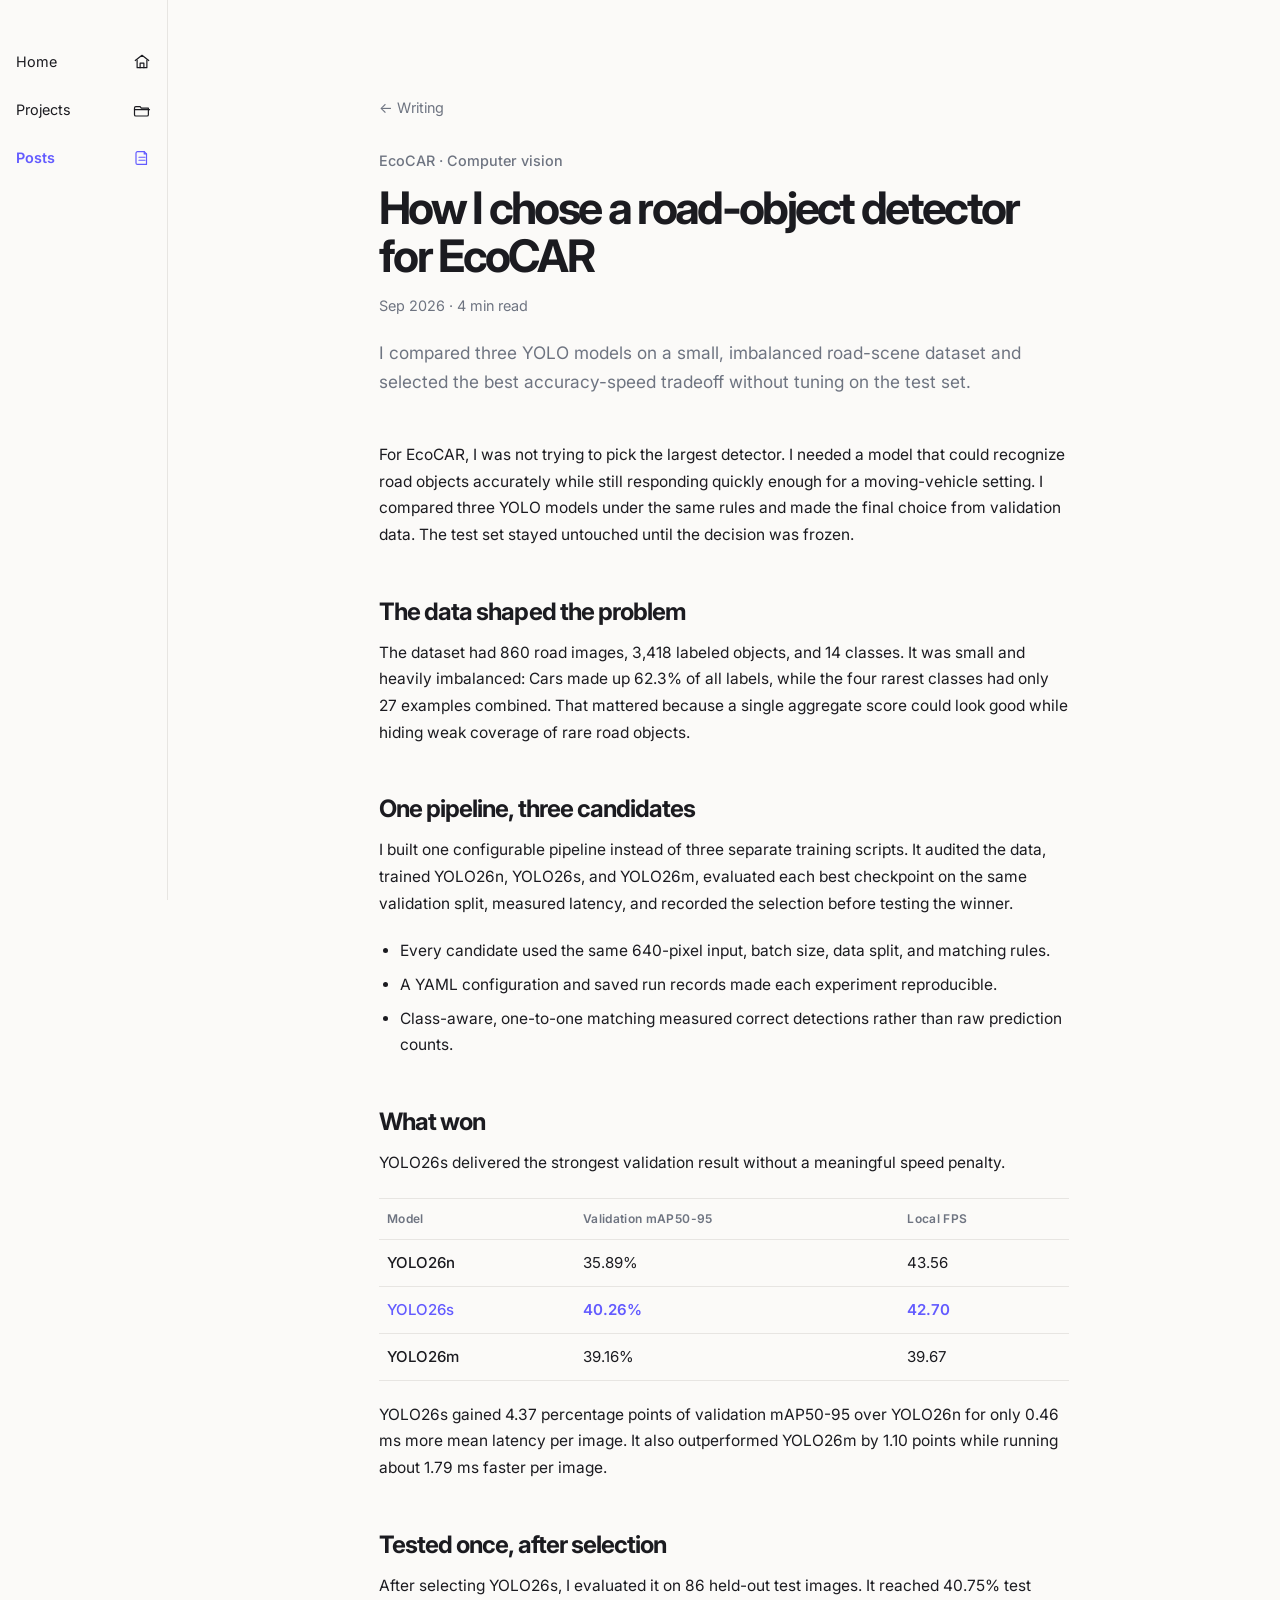
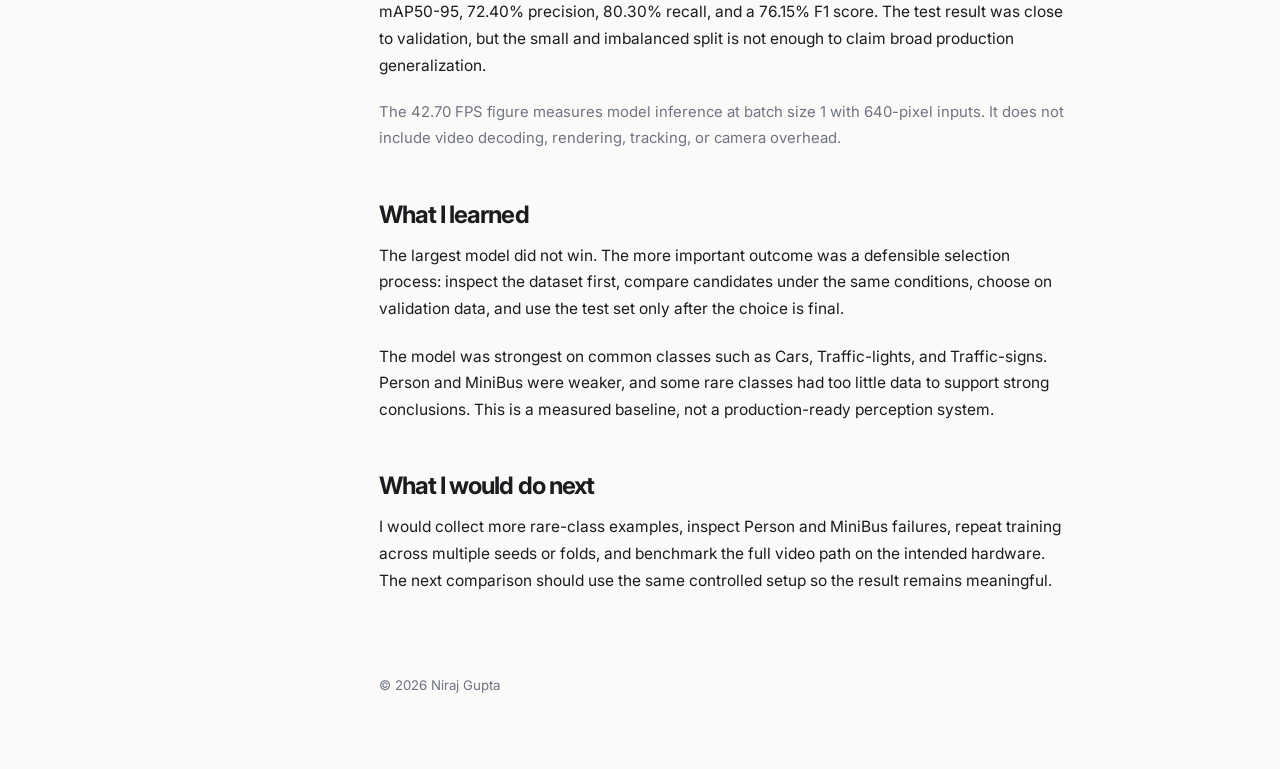
==== ecocar-road-object-detection.html @ ba178df9 "Add EcoCAR case study post" ====
<!DOCTYPE html>
<html lang="en">
  <head>
    <meta charset="UTF-8" />
    <meta name="viewport" content="width=device-width, initial-scale=1" />
    <link rel="icon" href="favicon.svg" type="image/svg+xml" />
    <title>How I chose a road-object detector for EcoCAR · Niraj Gupta</title>
    <meta name="description" content="How Niraj Gupta compared three YOLO models for EcoCAR and selected a road-object detector using validation data." />
    <link rel="canonical" href="https://guptaniraj.com.np/ecocar-road-object-detection.html" />
    <meta property="og:title" content="How I chose a road-object detector for EcoCAR" />
    <meta property="og:description" content="A validation-first comparison of three YOLO models on an imbalanced road-scene dataset." />
    <meta property="og:url" content="https://guptaniraj.com.np/ecocar-road-object-detection.html" />
    <meta property="og:type" content="article" />
    <meta property="article:published_time" content="2026-09-02" />
    <meta name="twitter:card" content="summary" />
    <link rel="preconnect" href="https://fonts.googleapis.com" />
    <link rel="preconnect" href="https://fonts.gstatic.com" crossorigin />
    <link href="https://fonts.googleapis.com/css2?family=Inter:wght@400;500;600;700&display=swap" rel="stylesheet" />
    <link rel="stylesheet" href="site.css" />
  </head>
  <body>
    <a class="skip-link" href="#main-content">Skip to content</a>
    <div class="site-layout">
      <nav class="side-nav" aria-label="Primary navigation">
        <ul>
          <li>
            <a href="index.html">
              <span>Home</span>
              <svg viewBox="0 0 24 24" aria-hidden="true" focusable="false">
                <path d="m3 10 9-7 9 7"></path>
                <path d="M5.5 9.5v10h13v-10"></path>
                <path d="M9.5 19.5v-6h5v6"></path>
              </svg>
            </a>
          </li>
          <li>
            <a href="projects.html">
              <span>Projects</span>
              <svg viewBox="0 0 24 24" aria-hidden="true" focusable="false">
                <path d="M3.5 7.5h6l1.5 2h9.5v8.75A1.75 1.75 0 0 1 18.75 20h-15A1.75 1.75 0 0 1 2 18.25v-9A1.75 1.75 0 0 1 3.75 7.5Z"></path>
                <path d="M2 11.5h20"></path>
              </svg>
            </a>
          </li>
          <li>
            <a href="posts.html" aria-current="page">
              <span>Posts</span>
              <svg viewBox="0 0 24 24" aria-hidden="true" focusable="false">
                <path d="M6 3.5h9l3 3v14H6a2 2 0 0 1-2-2v-13a2 2 0 0 1 2-2Z"></path>
                <path d="M15 3.5v3h3"></path>
                <path d="M8 11h8"></path>
                <path d="M8 15h8"></path>
              </svg>
            </a>
          </li>
        </ul>
      </nav>

      <main class="wrap" id="main-content">
        <article class="post">
          <p class="post-back"><a href="posts.html">← Writing</a></p>
          <header class="post-header">
            <p class="post-kicker">EcoCAR · Computer vision</p>
            <h1>How I chose a road-object detector for EcoCAR</h1>
            <p class="post-meta"><time datetime="2026-09-02">Sep 2026</time> · 4 min read</p>
            <p class="post-dek">I compared three YOLO models on a small, imbalanced road-scene dataset and selected the best accuracy-speed tradeoff without tuning on the test set.</p>
          </header>

          <div class="post-body">
            <p>For EcoCAR, I was not trying to pick the largest detector. I needed a model that could recognize road objects accurately while still responding quickly enough for a moving-vehicle setting. I compared three YOLO models under the same rules and made the final choice from validation data. The test set stayed untouched until the decision was frozen.</p>

            <h2>The data shaped the problem</h2>
            <p>The dataset had 860 road images, 3,418 labeled objects, and 14 classes. It was small and heavily imbalanced: Cars made up 62.3% of all labels, while the four rarest classes had only 27 examples combined. That mattered because a single aggregate score could look good while hiding weak coverage of rare road objects.</p>

            <h2>One pipeline, three candidates</h2>
            <p>I built one configurable pipeline instead of three separate training scripts. It audited the data, trained YOLO26n, YOLO26s, and YOLO26m, evaluated each best checkpoint on the same validation split, measured latency, and recorded the selection before testing the winner.</p>
            <ul>
              <li>Every candidate used the same 640-pixel input, batch size, data split, and matching rules.</li>
              <li>A YAML configuration and saved run records made each experiment reproducible.</li>
              <li>Class-aware, one-to-one matching measured correct detections rather than raw prediction counts.</li>
            </ul>

            <h2>What won</h2>
            <p>YOLO26s delivered the strongest validation result without a meaningful speed penalty.</p>
            <div class="post-table-wrap" role="region" aria-label="Validation comparison" tabindex="0">
              <table class="post-table">
                <thead>
                  <tr>
                    <th scope="col">Model</th>
                    <th scope="col">Validation mAP50-95</th>
                    <th scope="col">Local FPS</th>
                  </tr>
                </thead>
                <tbody>
                  <tr>
                    <th scope="row">YOLO26n</th>
                    <td>35.89%</td>
                    <td>43.56</td>
                  </tr>
                  <tr class="is-selected">
                    <th scope="row">YOLO26s</th>
                    <td>40.26%</td>
                    <td>42.70</td>
                  </tr>
                  <tr>
                    <th scope="row">YOLO26m</th>
                    <td>39.16%</td>
                    <td>39.67</td>
                  </tr>
                </tbody>
              </table>
            </div>
            <p>YOLO26s gained 4.37 percentage points of validation mAP50-95 over YOLO26n for only 0.46 ms more mean latency per image. It also outperformed YOLO26m by 1.10 points while running about 1.79 ms faster per image.</p>

            <h2>Tested once, after selection</h2>
            <p>After selecting YOLO26s, I evaluated it on 86 held-out test images. It reached 40.75% test mAP50-95, 72.40% precision, 80.30% recall, and a 76.15% F1 score. The test result was close to validation, but the small and imbalanced split is not enough to claim broad production generalization.</p>
            <p class="post-note">The 42.70 FPS figure measures model inference at batch size 1 with 640-pixel inputs. It does not include video decoding, rendering, tracking, or camera overhead.</p>

            <h2>What I learned</h2>
            <p>The largest model did not win. The more important outcome was a defensible selection process: inspect the dataset first, compare candidates under the same conditions, choose on validation data, and use the test set only after the choice is final.</p>
            <p>The model was strongest on common classes such as Cars, Traffic-lights, and Traffic-signs. Person and MiniBus were weaker, and some rare classes had too little data to support strong conclusions. This is a measured baseline, not a production-ready perception system.</p>

            <h2>What I would do next</h2>
            <p>I would collect more rare-class examples, inspect Person and MiniBus failures, repeat training across multiple seeds or folds, and benchmark the full video path on the intended hardware. The next comparison should use the same controlled setup so the result remains meaningful.</p>
          </div>
        </article>
        <footer class="site-footer">© 2026 Niraj Gupta</footer>
      </main>
    </div>
  </body>
</html>
---- site.css ----
:root {
  --page: #fbfaf8;
  --ink: #1b1b20;
  --muted: #6e7481;
  --accent: #635bff;
  --max-width: 690px;
}

* {
  box-sizing: border-box;
}

html {
  color-scheme: light;
  scroll-behavior: smooth;
}

body {
  margin: 0;
  color: var(--ink);
  background: var(--page);
  font-family: Inter, ui-sans-serif, -apple-system, BlinkMacSystemFont, "Segoe UI", sans-serif;
  font-size: 15.5px;
  line-height: 1.72;
  text-rendering: optimizeLegibility;
}

a {
  color: inherit;
  text-decoration-line: underline;
  text-decoration-color: #b9b7b5;
  text-decoration-style: dotted;
  text-decoration-thickness: 1px;
  text-underline-offset: 4px;
}

a:hover {
  color: var(--accent);
  text-decoration-color: currentColor;
}

a:focus-visible {
  outline: 2px solid var(--accent);
  outline-offset: 3px;
}

.skip-link {
  position: fixed;
  z-index: 20;
  top: 12px;
  left: 12px;
  padding: 8px 11px;
  color: var(--page);
  background: var(--ink);
  transform: translateY(-170%);
  transition: transform 160ms ease;
}

.skip-link:focus {
  transform: translateY(0);
}

.site-layout {
  display: grid;
  min-height: 100svh;
  grid-template-columns: 168px minmax(0, 1fr);
}

.side-nav {
  position: sticky;
  top: 0;
  align-self: start;
  block-size: 100svh;
  padding: 40px 16px;
  border-inline-end: 1px solid #e7e5e2;
}

.side-nav ul {
  padding: 0;
  margin: 0;
  list-style: none;
}

.side-nav li + li {
  margin-top: 4px;
}

.side-nav a {
  display: flex;
  align-items: center;
  justify-content: space-between;
  gap: 10px;
  min-block-size: 44px;
  color: var(--ink);
  font-size: 0.9rem;
  text-decoration: none;
}

.side-nav a:hover {
  color: var(--accent);
}

.side-nav a[aria-current="page"] {
  color: var(--accent);
  font-weight: 600;
}

.side-nav svg {
  inline-size: 18px;
  block-size: 18px;
  flex: 0 0 auto;
  fill: none;
  stroke: currentColor;
  stroke-linecap: round;
  stroke-linejoin: round;
  stroke-width: 1.6;
}

.wrap {
  width: min(calc(100% - 72px), var(--max-width));
  margin: 0 auto;
  padding: clamp(62px, 10vw, 96px) 0 72px;
}

h1,
h2,
h3,
p,
ul {
  margin-top: 0;
}

.hero {
  margin-bottom: 50px;
  scroll-margin-top: 24px;
}

.eyebrow {
  margin-bottom: 8px;
  color: var(--muted);
  font-size: 0.92rem;
  font-weight: 500;
}

h1 {
  margin-bottom: 17px;
  font-size: clamp(2.2rem, 5.4vw, 3rem);
  font-weight: 700;
  letter-spacing: -0.06em;
  line-height: 1.08;
}

h1 span {
  background: linear-gradient(90deg, #765dff, #356aff);
  -webkit-background-clip: text;
  background-clip: text;
  color: transparent;
}

.hero-copy {
  margin-bottom: 20px;
  font-size: 1.05rem;
  line-height: 1.65;
}

.external-links {
  display: flex;
  flex-wrap: wrap;
  gap: 7px 15px;
  color: var(--muted);
  font-size: 0.91rem;
}

.quick-list,
.work-list {
  padding-left: 20px;
}

.quick-list {
  margin: 0;
  color: #36373c;
}

.quick-list > li,
.work-list > li {
  padding-left: 2px;
}

.quick-list li + li {
  margin-top: 9px;
}

.quick-list li::marker,
.work-list li::marker {
  color: var(--muted);
}

.section {
  margin-top: 68px;
  scroll-margin-top: 24px;
}

h2 {
  margin-bottom: 18px;
  color: var(--muted);
  font-size: 0.78rem;
  font-weight: 600;
  letter-spacing: 0.075em;
  text-transform: uppercase;
}

.work-list {
  margin-bottom: 0;
}

.work-list > li + li {
  margin-top: 24px;
}

h3 {
  margin-bottom: 5px;
  font-size: 0.98rem;
  font-weight: 600;
  letter-spacing: -0.015em;
  line-height: 1.5;
}

h3 span {
  color: var(--muted);
  font-weight: 400;
}

.work-list p {
  margin-bottom: 0;
}

.detail-list {
  margin: 7px 0 0;
  padding-left: 19px;
}

.detail-list li {
  padding-left: 2px;
}

.detail-list li + li {
  margin-top: 5px;
}

.detail-list li::marker {
  color: var(--muted);
}

.tools {
  margin-top: 8px !important;
  color: var(--muted);
  font-size: 0.9rem;
}

.compact-section p {
  margin-bottom: 12px;
}

.compact-section p:last-child {
  margin-bottom: 0;
}

.site-footer {
  margin-top: 80px;
  color: var(--muted);
  font-size: 0.83rem;
}

.page-label {
  margin-bottom: 26px;
  color: var(--muted);
  font-size: 0.78rem;
  font-weight: 600;
  letter-spacing: 0.075em;
  line-height: 1.2;
  text-transform: uppercase;
}

.writing-header {
  margin-bottom: 52px;
}

.writing-header h1 {
  margin-bottom: 8px;
}

.writing-header p {
  margin-bottom: 0;
  color: var(--muted);
}

.post-index {
  padding: 0;
  margin: 0;
  list-style: none;
}

.post-index a {
  display: grid;
  grid-template-columns: minmax(0, 1fr) auto;
  gap: 20px;
  align-items: baseline;
  padding: 7px 0;
  color: inherit;
  text-decoration: none;
}

.post-index-title {
  font-weight: 500;
  letter-spacing: -0.015em;
}

.post-index time {
  color: var(--muted);
  font-size: 0.9rem;
  white-space: nowrap;
}

.post-index a:hover .post-index-title,
.post-index a:hover time {
  color: var(--accent);
}

.post-back {
  margin-bottom: 28px;
  color: var(--muted);
  font-size: 0.9rem;
}

.post-back a {
  text-decoration: none;
}

.post-header {
  margin-bottom: 46px;
}

.post-kicker,
.post-meta {
  color: var(--muted);
  font-size: 0.9rem;
}

.post-kicker {
  margin-bottom: 10px;
  font-weight: 500;
}

.post-header h1 {
  margin-bottom: 14px;
  font-size: clamp(2.2rem, 5vw, 2.8rem);
}

.post-meta {
  margin-bottom: 20px;
}

.post-dek {
  margin-bottom: 0;
  color: var(--muted);
  font-size: 1.08rem;
  line-height: 1.65;
}

.post-body > p,
.post-body > ul,
.post-table-wrap {
  margin-bottom: 21px;
}

.post-body h2 {
  margin: 48px 0 13px;
  color: var(--ink);
  font-size: 1.5rem;
  font-weight: 700;
  letter-spacing: -0.04em;
  line-height: 1.25;
  text-transform: none;
}

.post-body ul {
  padding-left: 21px;
}

.post-body li + li {
  margin-top: 7px;
}

.post-note {
  color: var(--muted);
  font-size: 0.93rem;
}

.post-table-wrap {
  overflow-x: auto;
}

.post-table {
  width: 100%;
  border-collapse: collapse;
  font-size: 0.94rem;
}

.post-table th,
.post-table td {
  padding: 10px 8px;
  border-bottom: 1px solid #e7e5e2;
  text-align: left;
  white-space: nowrap;
}

.post-table thead th {
  border-top: 1px solid #e7e5e2;
  color: var(--muted);
  font-size: 0.75rem;
  font-weight: 600;
  letter-spacing: 0.03em;
}

.post-table tbody th {
  font-weight: 500;
}

.post-table .is-selected {
  color: var(--accent);
  font-weight: 600;
}

.project-index {
  padding: 0;
  margin: 0;
  list-style: none;
  border-top: 1px solid #e7e5e2;
}

.project-index > li {
  border-bottom: 1px solid #e7e5e2;
}

.project-index a {
  display: grid;
  grid-template-columns: minmax(0, 1fr) auto;
  gap: 20px;
  padding: 15px 0;
  color: inherit;
  text-decoration: none;
}

.project-summary {
  min-width: 0;
  color: var(--muted);
}

.project-name {
  color: var(--ink);
  font-weight: 600;
  letter-spacing: -0.015em;
}

.project-repo {
  padding-top: 2px;
  color: var(--muted);
  font-size: 0.8rem;
  white-space: nowrap;
}

.project-index a:hover .project-name,
.project-index a:hover .project-repo {
  color: var(--accent);
}

@media (max-width: 720px) {
  .site-layout {
    display: block;
  }

  .side-nav {
    position: sticky;
    z-index: 10;
    inline-size: 100%;
    block-size: auto;
    padding: 0 16px;
    border-right: 0;
    border-bottom: 1px solid #e7e5e2;
    background: rgba(251, 250, 248, 0.94);
    backdrop-filter: blur(10px);
  }

  .side-nav ul {
    display: grid;
    grid-template-columns: repeat(3, minmax(0, 1fr));
    max-inline-size: 480px;
    margin-inline: auto;
  }

  .side-nav li + li {
    margin-top: 0;
  }

  .side-nav a {
    justify-content: center;
    gap: 7px;
    min-block-size: 52px;
    font-size: 0.84rem;
  }

  .side-nav svg {
    inline-size: 16px;
    block-size: 16px;
  }

  .project-index a {
    grid-template-columns: 1fr;
    gap: 3px;
  }

  .post-index a {
    grid-template-columns: 1fr;
    gap: 2px;
    padding: 9px 0;
  }

  .project-repo {
    padding-top: 0;
  }
}

@media (max-width: 560px) {
  body {
    font-size: 15px;
  }

  .wrap {
    width: min(calc(100% - 32px), var(--max-width));
    padding-top: 52px;
  }

  h1 {
    font-size: clamp(2.05rem, 10vw, 2.65rem);
  }

  .section {
    margin-top: 54px;
  }
}
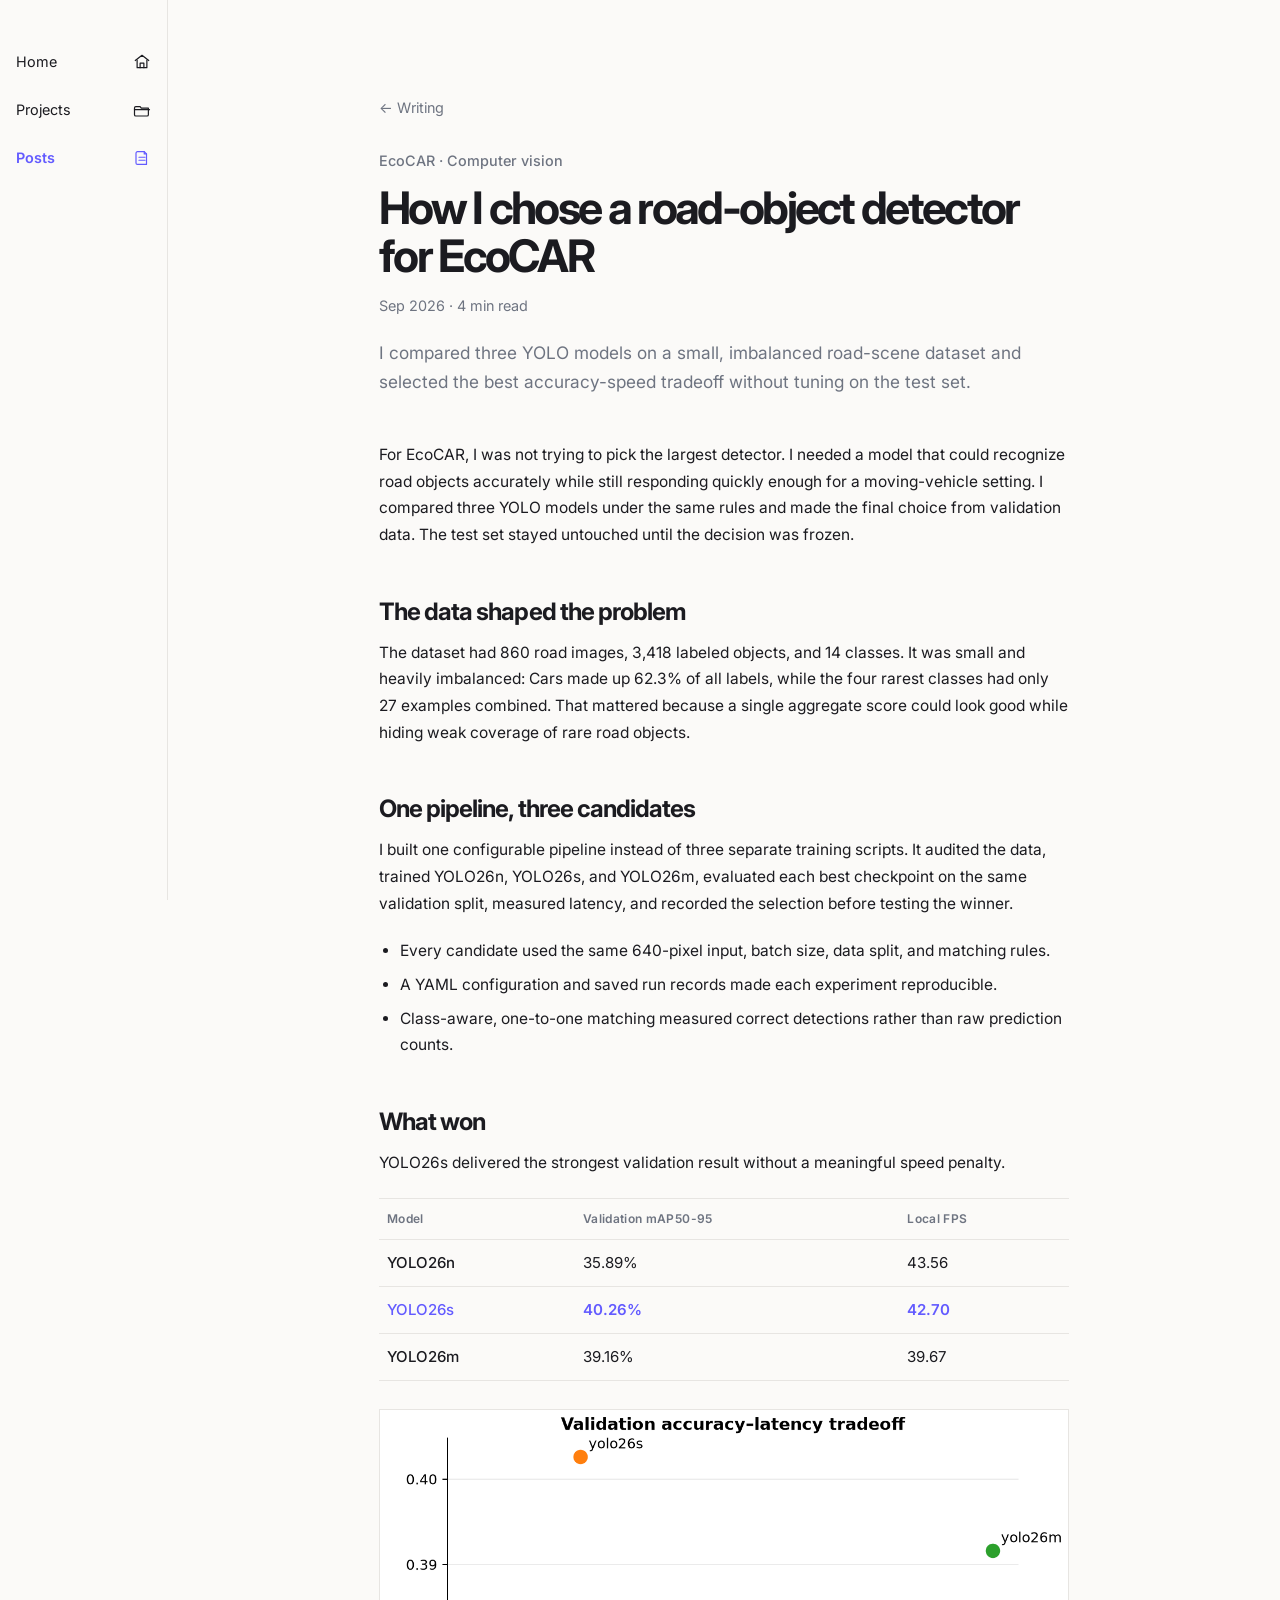
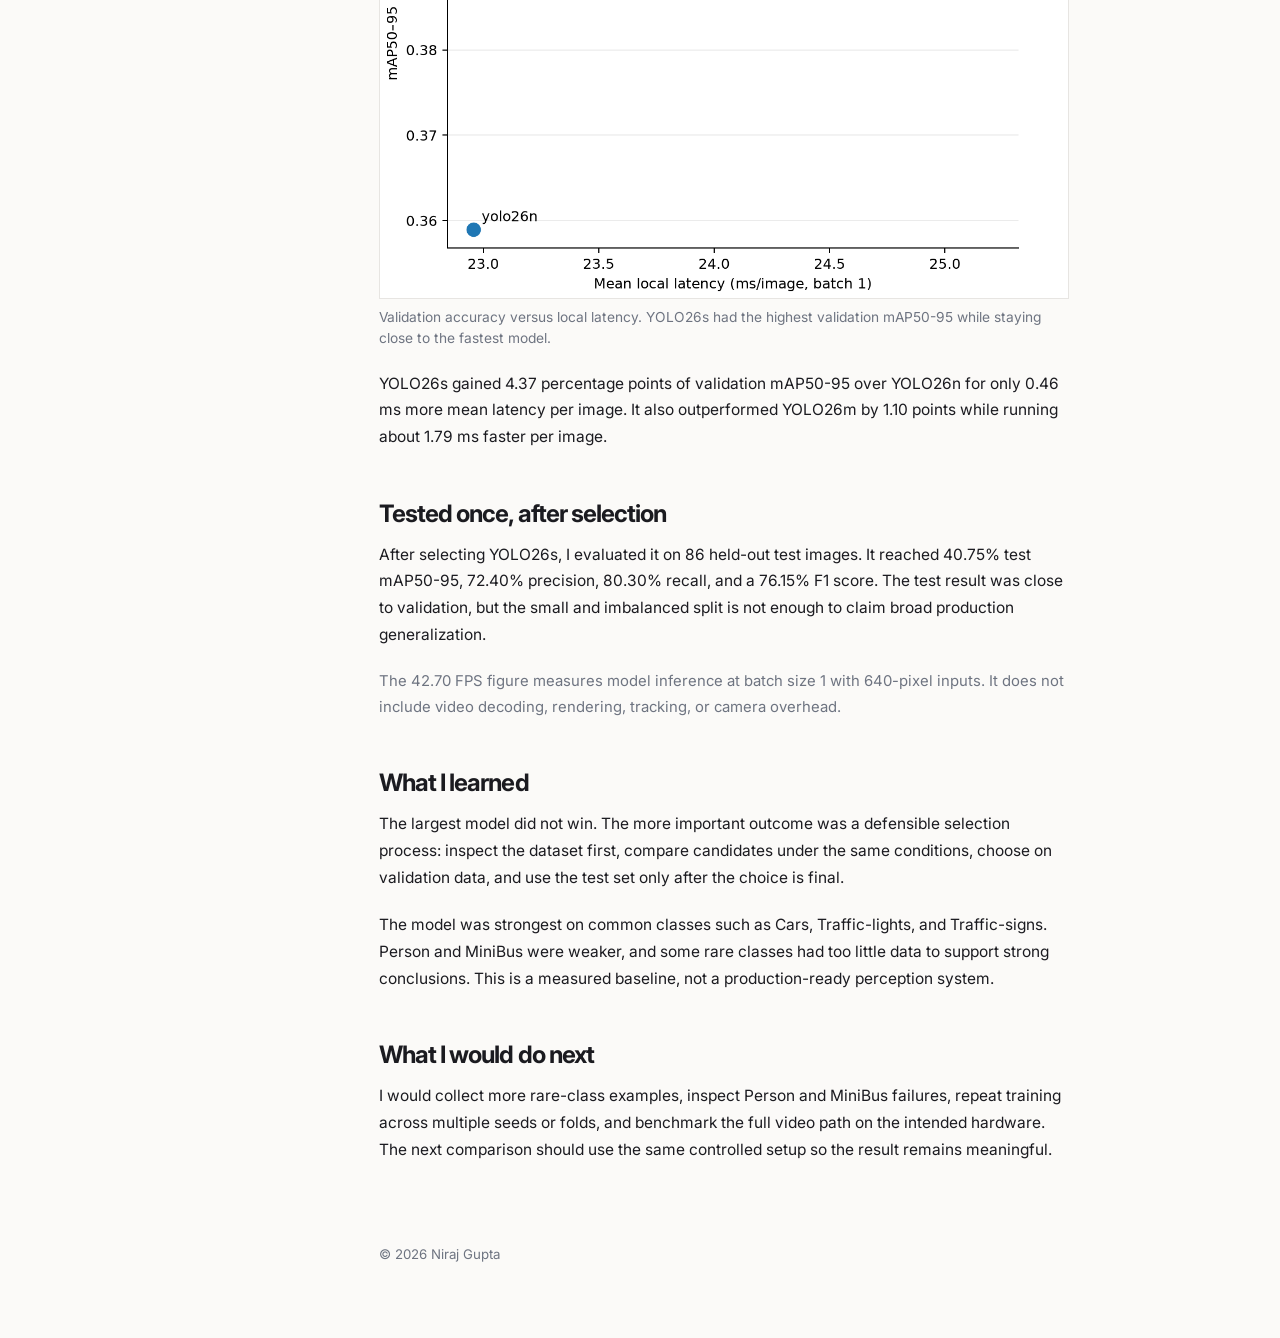
==== commit 50d7b58a: "Add EcoCAR performance graph" ====
--- a/ecocar-road-object-detection.html
+++ b/ecocar-road-object-detection.html
@@ -110,6 +110,10 @@
                 </tbody>
               </table>
             </div>
+            <figure class="post-figure">
+              <img src="ecocar-accuracy-latency.png" width="1223" height="868" alt="Validation accuracy versus local latency for YOLO26n, YOLO26s, and YOLO26m. YOLO26s has the highest validation mAP50-95 while remaining close to the fastest model." />
+              <figcaption>Validation accuracy versus local latency. YOLO26s had the highest validation mAP50-95 while staying close to the fastest model.</figcaption>
+            </figure>
             <p>YOLO26s gained 4.37 percentage points of validation mAP50-95 over YOLO26n for only 0.46 ms more mean latency per image. It also outperformed YOLO26m by 1.10 points while running about 1.79 ms faster per image.</p>
 
             <h2>Tested once, after selection</h2>
--- a/site.css
+++ b/site.css
@@ -431,6 +431,24 @@
   font-weight: 600;
 }
 
+.post-figure {
+  margin: 28px 0 21px;
+}
+
+.post-figure img {
+  display: block;
+  width: 100%;
+  height: auto;
+  border: 1px solid #e7e5e2;
+}
+
+.post-figure figcaption {
+  margin-top: 8px;
+  color: var(--muted);
+  font-size: 0.86rem;
+  line-height: 1.55;
+}
+
 .project-index {
   padding: 0;
   margin: 0;
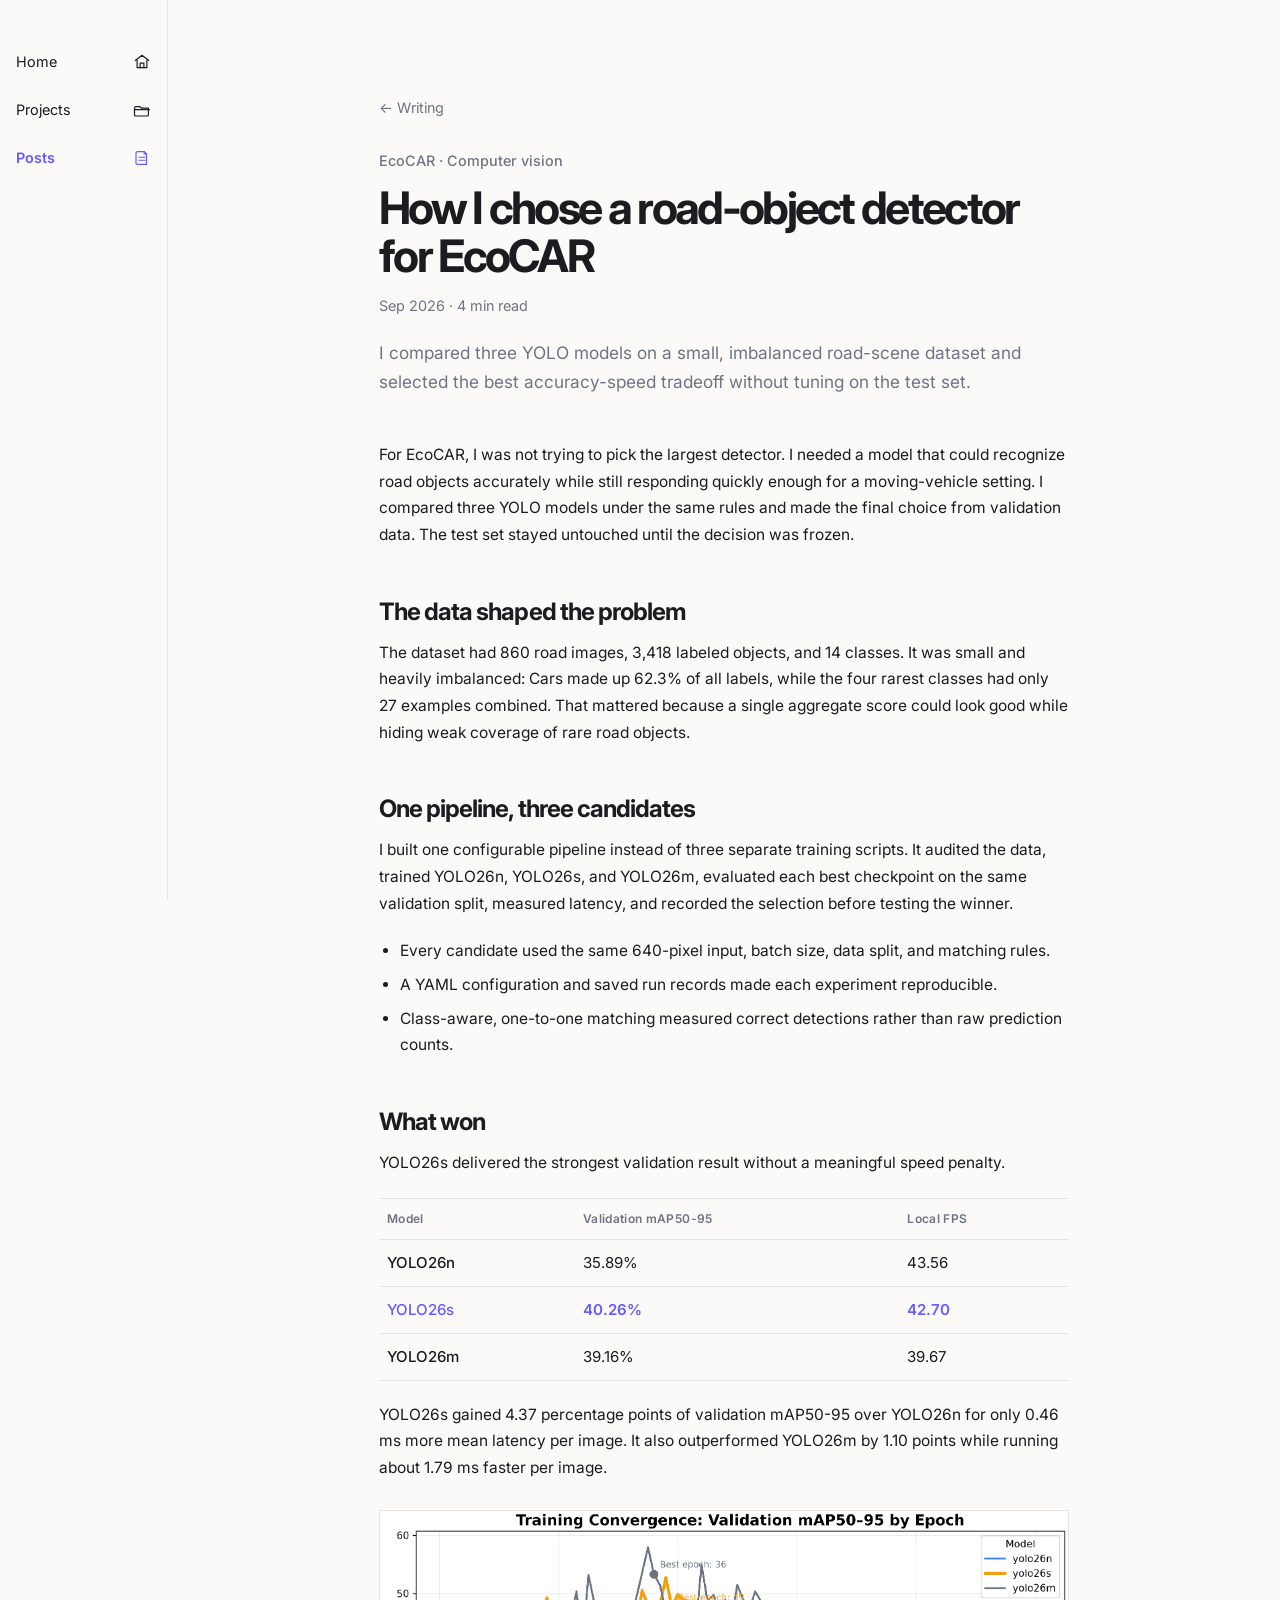
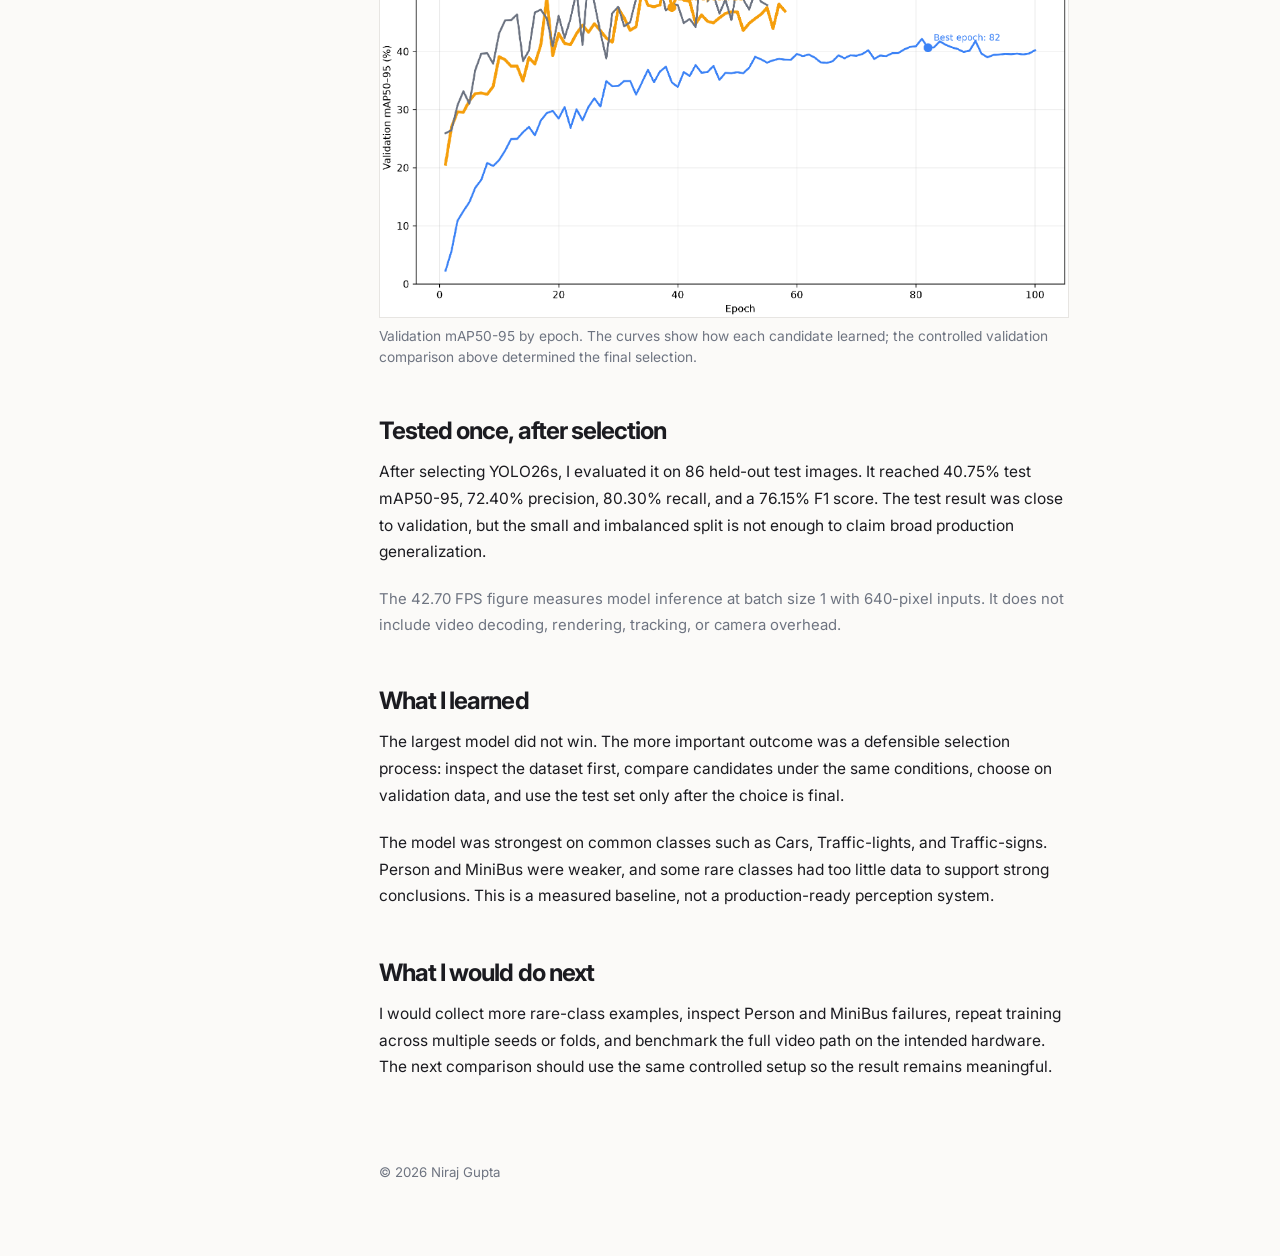
==== commit ab0a3ed9: "Use training convergence chart in EcoCAR post" ====
--- a/ecocar-road-object-detection.html
+++ b/ecocar-road-object-detection.html
@@ -110,11 +110,11 @@
                 </tbody>
               </table>
             </div>
+            <p>YOLO26s gained 4.37 percentage points of validation mAP50-95 over YOLO26n for only 0.46 ms more mean latency per image. It also outperformed YOLO26m by 1.10 points while running about 1.79 ms faster per image.</p>
             <figure class="post-figure">
-              <img src="ecocar-accuracy-latency.png" width="1223" height="868" alt="Validation accuracy versus local latency for YOLO26n, YOLO26s, and YOLO26m. YOLO26s has the highest validation mAP50-95 while remaining close to the fastest model." />
-              <figcaption>Validation accuracy versus local latency. YOLO26s had the highest validation mAP50-95 while staying close to the fastest model.</figcaption>
+              <img src="ecocar-training-convergence.png" width="2047" height="1208" alt="Line graph of validation mAP50-95 by training epoch for YOLO26n in blue, YOLO26s in orange, and YOLO26m in gray. YOLO26n improves steadily while the two larger models peak earlier and fluctuate more." />
+              <figcaption>Validation mAP50-95 by epoch. The curves show how each candidate learned; the controlled validation comparison above determined the final selection.</figcaption>
             </figure>
-            <p>YOLO26s gained 4.37 percentage points of validation mAP50-95 over YOLO26n for only 0.46 ms more mean latency per image. It also outperformed YOLO26m by 1.10 points while running about 1.79 ms faster per image.</p>
 
             <h2>Tested once, after selection</h2>
             <p>After selecting YOLO26s, I evaluated it on 86 held-out test images. It reached 40.75% test mAP50-95, 72.40% precision, 80.30% recall, and a 76.15% F1 score. The test result was close to validation, but the small and imbalanced split is not enough to claim broad production generalization.</p>
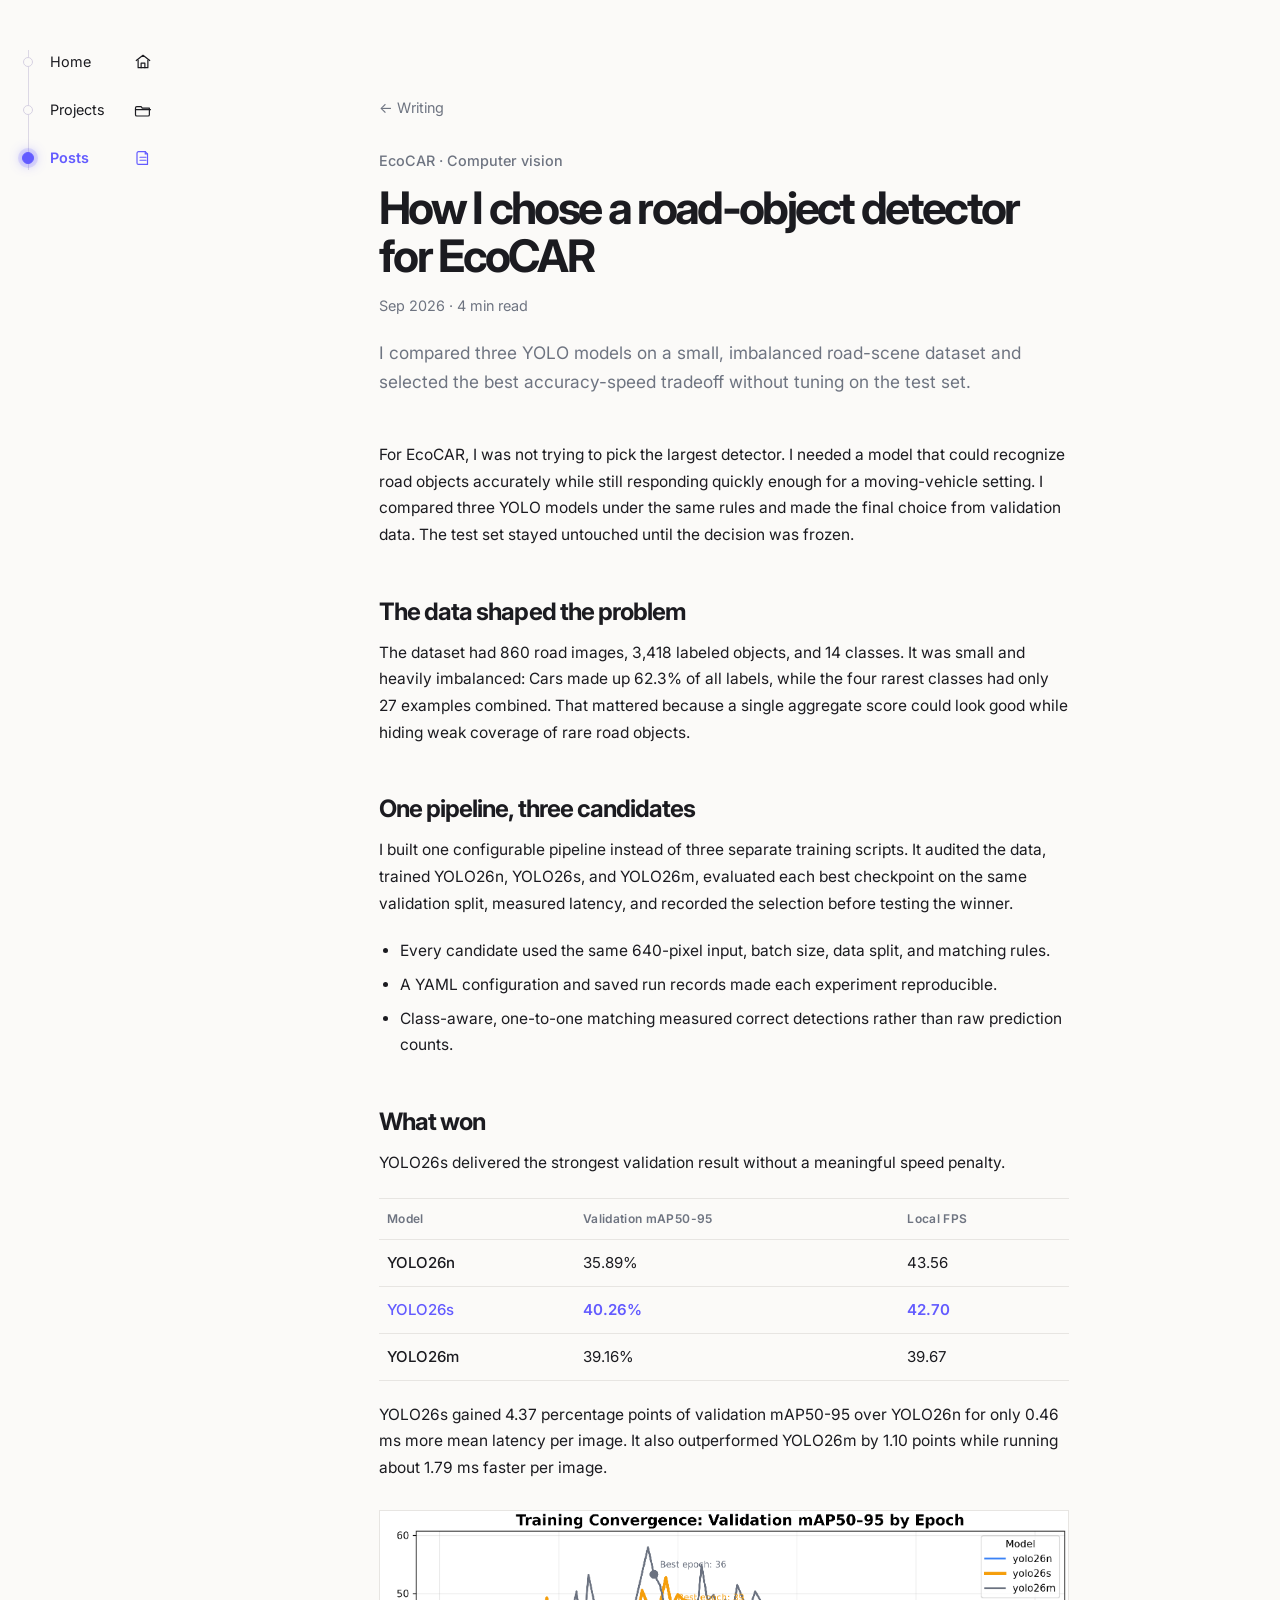
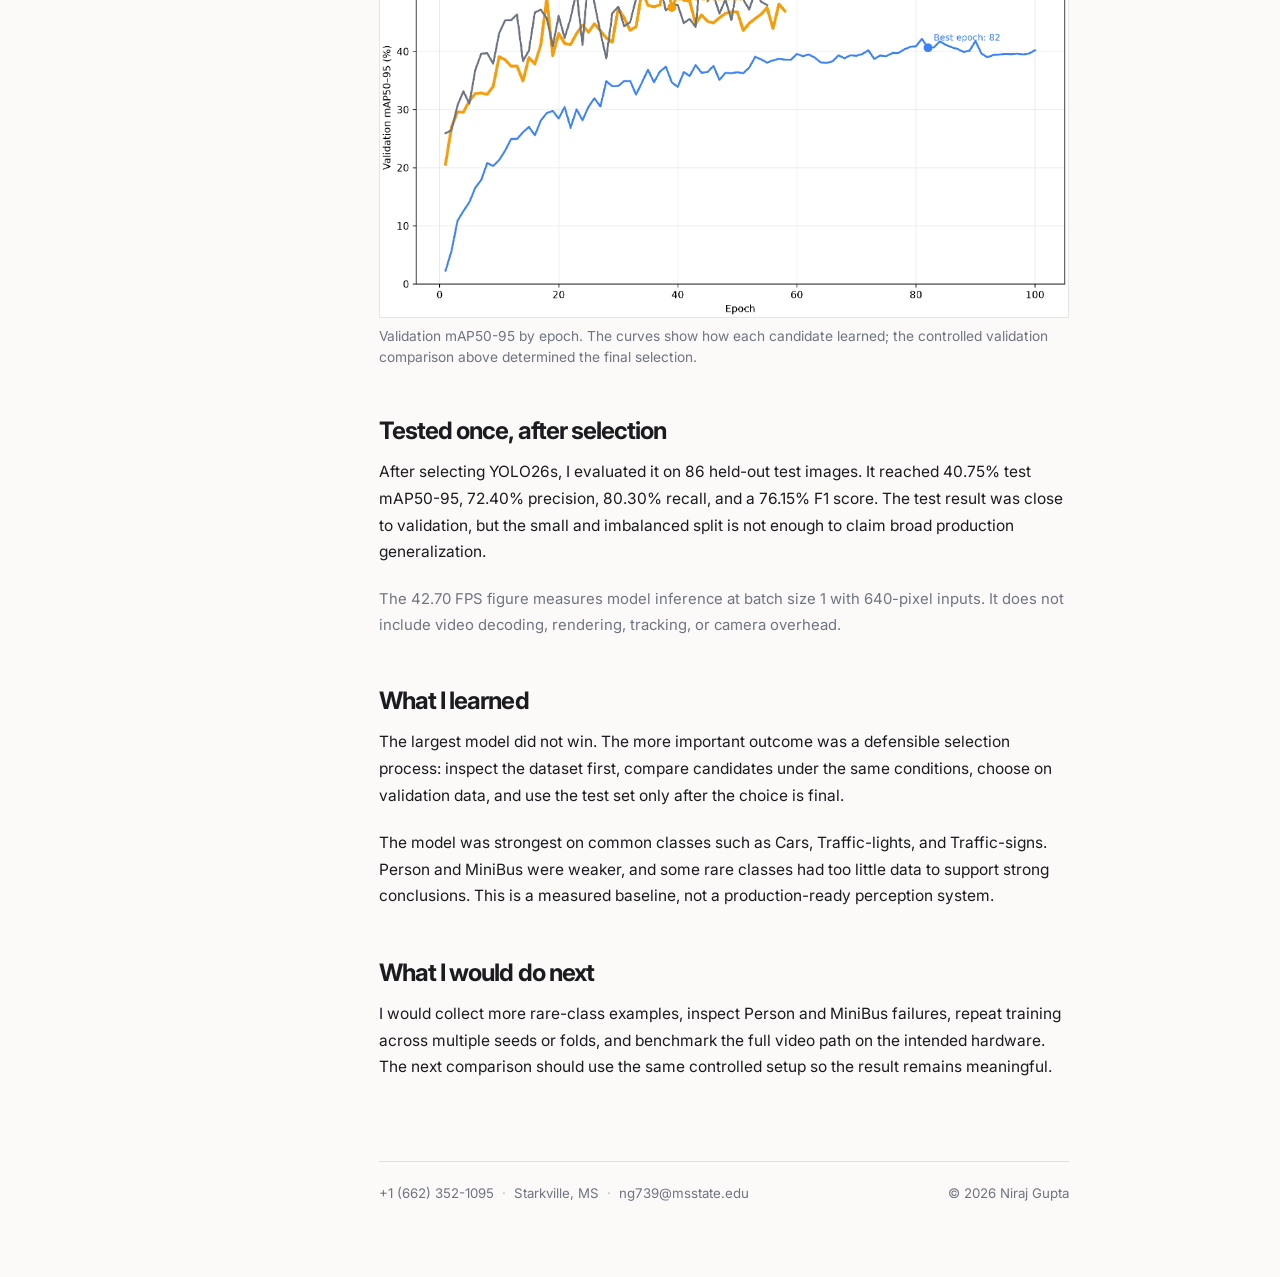
==== commit 7e991f47: "Add contact footer across site" ====
--- a/ecocar-road-object-detection.html
+++ b/ecocar-road-object-detection.html
@@ -128,7 +128,16 @@
             <p>I would collect more rare-class examples, inspect Person and MiniBus failures, repeat training across multiple seeds or folds, and benchmark the full video path on the intended hardware. The next comparison should use the same controlled setup so the result remains meaningful.</p>
           </div>
         </article>
-        <footer class="site-footer">© 2026 Niraj Gupta</footer>
+        <footer class="site-footer">
+          <address class="footer-contact">
+            <a href="tel:+16623521095">+1 (662) 352-1095</a>
+            <span class="footer-separator" aria-hidden="true">·</span>
+            <span>Starkville, MS</span>
+            <span class="footer-separator" aria-hidden="true">·</span>
+            <a href="mailto:ng739@msstate.edu">ng739@msstate.edu</a>
+          </address>
+          <span class="footer-copyright">© 2026 Niraj Gupta</span>
+        </footer>
       </main>
     </div>
   </body>
--- a/site.css
+++ b/site.css
@@ -70,32 +70,63 @@
   position: sticky;
   top: 0;
   align-self: start;
-  block-size: 100svh;
-  padding: 40px 16px;
-  border-inline-end: 1px solid #e7e5e2;
+  padding: 40px 16px 24px;
 }
 
 .side-nav ul {
+  position: relative;
   padding: 0;
   margin: 0;
   list-style: none;
 }
 
+.side-nav ul::before {
+  position: absolute;
+  z-index: 0;
+  inset-block: 10px;
+  inset-inline-start: 12px;
+  inline-size: 1px;
+  content: "";
+  background: #dcd8e5;
+  pointer-events: none;
+}
+
 .side-nav li + li {
   margin-top: 4px;
 }
 
 .side-nav a {
+  position: relative;
   display: flex;
   align-items: center;
   justify-content: space-between;
   gap: 10px;
   min-block-size: 44px;
+  padding-inline-start: 34px;
   color: var(--ink);
   font-size: 0.9rem;
   text-decoration: none;
 }
 
+.side-nav a::before {
+  position: absolute;
+  z-index: 1;
+  inset-block-start: 50%;
+  inset-inline-start: 12px;
+  inline-size: 8px;
+  block-size: 8px;
+  border: 1.5px solid #d6d1e2;
+  border-radius: 50%;
+  content: "";
+  background: var(--page);
+  transform: translate(-50%, -50%);
+  transition: border-color 150ms ease, box-shadow 150ms ease;
+}
+
+.side-nav a:hover::before {
+  border-color: var(--accent);
+}
+
 .side-nav a:hover {
   color: var(--accent);
 }
@@ -103,6 +134,14 @@
 .side-nav a[aria-current="page"] {
   color: var(--accent);
   font-weight: 600;
+}
+
+.side-nav a[aria-current="page"]::before {
+  inline-size: 10px;
+  block-size: 10px;
+  border-color: var(--accent);
+  background: var(--accent);
+  box-shadow: 0 0 0 4px rgba(99, 91, 255, 0.15), 0 0 12px rgba(99, 91, 255, 0.68);
 }
 
 .side-nav svg {
@@ -155,20 +194,85 @@
   -webkit-background-clip: text;
   background-clip: text;
   color: transparent;
+  /* Preserve the headline's tight tracking while giving gradient glyphs paint room. */
+  padding-inline: calc(0.06em + 2px);
+  margin-inline: calc(-0.06em - 2px);
+  -webkit-box-decoration-break: clone;
+  box-decoration-break: clone;
 }
 
 .hero-copy {
   margin-bottom: 20px;
-  font-size: 1.05rem;
+  color: var(--ink);
+  font-family: Georgia, "Times New Roman", serif;
+  font-size: 0.94rem;
+  font-style: italic;
   line-height: 1.65;
 }
 
 .external-links {
   display: flex;
   flex-wrap: wrap;
-  gap: 7px 15px;
-  color: var(--muted);
-  font-size: 0.91rem;
+  align-items: center;
+  gap: 12px;
+  color: var(--muted);
+}
+
+.icon-link {
+  display: inline-grid;
+  place-items: center;
+  inline-size: 22px;
+  block-size: 22px;
+  color: var(--muted);
+  text-decoration: none;
+  transition: color 150ms ease;
+}
+
+.icon-link:hover {
+  color: var(--accent);
+}
+
+.icon-link svg {
+  inline-size: 20px;
+  block-size: 20px;
+  fill: none;
+  stroke: currentColor;
+  stroke-linecap: round;
+  stroke-linejoin: round;
+  stroke-width: 1.75;
+}
+
+.icon-link .brand-icon {
+  fill: currentColor;
+  stroke: none;
+}
+
+.resume-text-link {
+  position: relative;
+  display: inline-flex;
+  align-items: center;
+  min-block-size: 22px;
+  color: var(--muted);
+  font-size: 0.84rem;
+  font-weight: 700;
+  line-height: 1;
+  text-decoration: none;
+  transition: color 150ms ease;
+}
+
+.resume-text-link::after {
+  position: absolute;
+  inset-inline: 0;
+  bottom: -1px;
+  height: 4px;
+  content: "";
+  background-image: linear-gradient(120deg, transparent 42%, #999693 42% 58%, transparent 58%);
+  background-repeat: repeat-x;
+  background-size: 5px 4px;
+}
+
+.resume-text-link:hover {
+  color: var(--accent);
 }
 
 .quick-list,
@@ -176,9 +280,20 @@
   padding-left: 20px;
 }
 
+.quick-list-label {
+  margin-bottom: 22px;
+  color: var(--ink);
+  font-family: Georgia, "Times New Roman", serif;
+  font-size: 1.62rem;
+  font-weight: 400;
+  letter-spacing: -0.035em;
+  line-height: 1.2;
+}
+
 .quick-list {
   margin: 0;
   color: #36373c;
+  font-size: 0.94rem;
 }
 
 .quick-list > li,
@@ -193,6 +308,14 @@
 .quick-list li::marker,
 .work-list li::marker {
   color: var(--muted);
+}
+
+.quick-highlight {
+  padding-bottom: 5px;
+  background-image: linear-gradient(120deg, transparent 42%, #999693 42% 58%, transparent 58%);
+  background-repeat: repeat-x;
+  background-position: 0 100%;
+  background-size: 5px 4px;
 }
 
 .section {
@@ -257,6 +380,456 @@
   font-size: 0.9rem;
 }
 
+.shipped-section > h2 {
+  margin-bottom: 22px;
+  color: var(--ink);
+  font-family: Georgia, "Times New Roman", serif;
+  font-size: 1.62rem;
+  font-weight: 400;
+  letter-spacing: -0.035em;
+  line-height: 1.2;
+  text-transform: none;
+}
+
+.project-showcase {
+  display: grid;
+  gap: 22px;
+}
+
+.project-card {
+  position: relative;
+  overflow: hidden;
+  border: 1px solid #e1dfdc;
+  border-radius: 12px;
+  background: #fff;
+  box-shadow: 0 10px 28px rgba(35, 35, 43, 0.07);
+  transition: border-color 180ms ease, box-shadow 180ms ease, transform 180ms ease;
+}
+
+.project-card-linkable {
+  cursor: pointer;
+}
+
+.project-card-anchor {
+  display: block;
+  color: var(--ink);
+  touch-action: manipulation;
+  text-decoration: none;
+}
+
+.project-card-anchor:hover {
+  color: var(--ink);
+  text-decoration: none;
+}
+
+.project-card-anchor:focus-visible {
+  outline: 3px solid var(--accent);
+  outline-offset: -3px;
+}
+
+.project-card-media {
+  height: clamp(170px, 30vw, 220px);
+  overflow: hidden;
+  background: #eef0f5;
+}
+
+.project-card-media img {
+  display: block;
+  width: 100%;
+  height: 100%;
+  object-fit: cover;
+}
+
+.project-card-media-road img {
+  object-position: 50% 45%;
+}
+
+.project-card-media-asv {
+  display: grid;
+  grid-template-columns: minmax(150px, 0.82fr) minmax(250px, 1.18fr);
+  align-items: stretch;
+  background: linear-gradient(122deg, #f5f9f8 0%, #edf6f5 55%, #e5f0f0 100%);
+}
+
+.project-card-media-asv > img {
+  object-fit: contain;
+  padding: 9px;
+  background: #fff;
+}
+
+.project-card-media-stats {
+  display: flex;
+  flex-direction: column;
+  justify-content: center;
+  padding: 22px 26px;
+  color: #315d60;
+}
+
+.project-card-media-eyebrow {
+  margin-bottom: 7px;
+  color: #52777a;
+  font-size: 0.68rem;
+  font-weight: 700;
+  letter-spacing: 0.09em;
+  text-transform: uppercase;
+}
+
+.project-card-media-metric {
+  margin-bottom: 10px;
+  color: #214d50;
+  font-family: Georgia, "Times New Roman", serif;
+  font-size: clamp(1.65rem, 4vw, 2.35rem);
+  font-weight: 400;
+  letter-spacing: -0.045em;
+  line-height: 1;
+}
+
+.project-card-media-detail {
+  color: #52777a;
+  font-size: 0.75rem;
+  line-height: 1.55;
+}
+
+.project-card-media-robot {
+  background: #eef1f8;
+}
+
+.project-card-media-robot img {
+  object-fit: contain;
+}
+
+@media (max-width: 520px) {
+  .project-card-media-asv {
+    grid-template-columns: 44% 56%;
+  }
+
+  .project-card-media-asv > img {
+    padding: 6px;
+  }
+
+  .project-card-media-stats {
+    padding: 13px 11px;
+  }
+
+  .project-card-media-eyebrow {
+    margin-bottom: 5px;
+    font-size: 0.54rem;
+  }
+
+  .project-card-media-metric {
+    margin-bottom: 7px;
+    font-size: 1.35rem;
+  }
+
+  .project-card-media-detail {
+    font-size: 0.64rem;
+  }
+}
+
+.project-card-body {
+  position: relative;
+  padding: 22px 24px 20px;
+}
+
+.project-card-kicker {
+  margin-bottom: 7px;
+  color: var(--muted);
+  font-size: 0.68rem;
+  font-weight: 600;
+  letter-spacing: 0.09em;
+  line-height: 1.3;
+  text-transform: uppercase;
+}
+
+.project-card h3 {
+  margin-bottom: 7px;
+  font-size: 1.05rem;
+}
+
+.project-card-description {
+  max-width: 565px;
+  margin-bottom: 16px;
+  color: var(--muted);
+  font-family: Georgia, "Times New Roman", serif;
+  font-size: 0.94rem;
+  line-height: 1.6;
+}
+
+.project-card-footer {
+  position: relative;
+  z-index: 1;
+  display: flex;
+  flex-wrap: wrap;
+  gap: 14px;
+  align-items: flex-end;
+  justify-content: space-between;
+}
+
+.project-card-tags {
+  display: flex;
+  flex-wrap: wrap;
+  gap: 6px;
+  padding: 0;
+  margin: 0;
+  list-style: none;
+}
+
+.project-card-tags li {
+  padding: 4px 8px;
+  border-radius: 4px;
+  color: var(--muted);
+  background: #efeff3;
+  font-size: 0.7rem;
+  line-height: 1.2;
+}
+
+.project-card-cta,
+.project-card-status {
+  flex: 0 0 auto;
+  color: var(--accent);
+  font-size: 0.78rem;
+  white-space: nowrap;
+}
+
+.project-card-status {
+  color: var(--muted);
+}
+
+@media (hover: hover) and (pointer: fine) {
+  .project-card-linkable:hover {
+    border-color: #d4d0ca;
+    box-shadow: 0 17px 38px rgba(35, 35, 43, 0.12);
+    transform: translateY(-5px);
+  }
+
+  .project-card-linkable:hover .project-card-cta {
+    color: #3f37d9;
+  }
+}
+
+.project-card-linkable:focus-within {
+  border-color: #d4d0ca;
+  box-shadow: 0 17px 38px rgba(35, 35, 43, 0.12);
+  transform: translateY(-5px);
+}
+
+.life-section > h2 {
+  display: flex;
+  gap: 9px;
+  align-items: center;
+  margin-bottom: 12px;
+  color: var(--ink);
+  font-family: Georgia, "Times New Roman", serif;
+  font-size: 1.62rem;
+  font-weight: 400;
+  letter-spacing: -0.035em;
+  line-height: 1.2;
+  text-transform: none;
+}
+
+.captcha-heading-check {
+  display: inline-grid;
+  inline-size: 19px;
+  block-size: 19px;
+  flex: 0 0 auto;
+  place-items: center;
+  border: 1.5px solid #356aff;
+  border-radius: 3px;
+  color: #356aff;
+  background: #eef3ff;
+}
+
+.captcha-heading-check svg {
+  inline-size: 14px;
+  block-size: 14px;
+  fill: none;
+  stroke: currentColor;
+  stroke-linecap: round;
+  stroke-linejoin: round;
+  stroke-width: 2;
+}
+
+.life-subtitle {
+  margin-bottom: 16px;
+  color: var(--muted);
+  font-family: Georgia, "Times New Roman", serif;
+  font-size: 0.94rem;
+  line-height: 1.5;
+}
+
+.life-gallery {
+  display: grid;
+  grid-template-columns: repeat(3, minmax(0, 1fr));
+  gap: 12px;
+}
+
+.life-gallery figure {
+  min-width: 0;
+  margin: 0;
+}
+
+.life-photo {
+  display: block;
+  width: 100%;
+  aspect-ratio: 4 / 3;
+  border-radius: 9px;
+  object-fit: cover;
+}
+
+.life-photo-placeholder {
+  display: grid;
+  min-height: 142px;
+  aspect-ratio: 4 / 3;
+  place-content: center;
+  justify-items: center;
+  gap: 7px;
+  padding: 14px;
+  border: 1px dashed #cbc9cf;
+  border-radius: 9px;
+  color: var(--muted);
+  background: #f4f3f1;
+  font-size: 0.74rem;
+  line-height: 1.35;
+  text-align: center;
+}
+
+.life-photo-plus {
+  display: grid;
+  place-items: center;
+  inline-size: 28px;
+  block-size: 28px;
+  border: 1px solid #d7d4d0;
+  border-radius: 50%;
+  color: #777c87;
+  background: #fff;
+  font-size: 1.1rem;
+  line-height: 1;
+}
+
+.life-gallery figcaption {
+  margin-top: 7px;
+  color: var(--muted);
+  font-size: 0.74rem;
+  line-height: 1.45;
+}
+
+.resume-list {
+  position: relative;
+  padding: 0;
+  margin-block: 0;
+  margin-inline: -30px 30px;
+  list-style: none;
+}
+
+.resume-list::before {
+  position: absolute;
+  z-index: 0;
+  inset-block: 33px;
+  inset-inline-start: 38px;
+  inline-size: 1px;
+  content: "";
+  background: #d9d6d1;
+}
+
+.resume-section {
+  padding: 28px 30px;
+}
+
+.resume-section h2 {
+  margin-inline-start: -30px;
+  margin-bottom: 22px;
+  color: var(--ink);
+  font-family: Georgia, "Times New Roman", serif;
+  font-size: 1.62rem;
+  font-weight: 400;
+  letter-spacing: -0.035em;
+  line-height: 1.2;
+  text-transform: none;
+}
+
+.resume-list li {
+  position: relative;
+  z-index: 1;
+  display: grid;
+  grid-template-columns: 76px minmax(0, 1fr) auto;
+  gap: 13px;
+  align-items: start;
+  padding: 10px 0;
+}
+
+.resume-list li + li {
+  margin-top: 12px;
+}
+
+.resume-list h3 {
+  margin: 1px 0 2px;
+  font-size: 0.94rem;
+  line-height: 1.45;
+}
+
+.resume-list h3 span {
+  margin-left: 6px;
+  font-size: 0.82rem;
+  font-weight: 400;
+}
+
+.resume-list p {
+  margin: 0;
+  color: var(--muted);
+  font-family: Georgia, "Times New Roman", serif;
+  font-size: 0.84rem;
+  font-style: italic;
+  line-height: 1.5;
+}
+
+.resume-list time {
+  padding-top: 3px;
+  color: var(--muted);
+  font-size: 0.82rem;
+  line-height: 1.5;
+  white-space: nowrap;
+}
+
+.resume-logo {
+  display: grid;
+  place-items: center;
+  inline-size: 76px;
+  block-size: 46px;
+  border: 1px solid #e3e1de;
+  border-radius: 9px;
+  background: #fff;
+}
+
+.resume-logo img {
+  display: block;
+  inline-size: 100%;
+  block-size: 100%;
+  object-fit: contain;
+  padding: 3px;
+}
+
+.resume-logo img.msu-symbol {
+  object-fit: contain;
+  padding: 2px;
+}
+
+.resume-logo.noaa-logo img {
+  inline-size: 42px;
+  block-size: 42px;
+  padding: 0;
+}
+
+.resume-logo.ai2f-logo img {
+  inline-size: 36px;
+  block-size: 36px;
+  padding: 0;
+  border-radius: 50%;
+}
+
+.resume-logo.hpc-logo {
+  margin-bottom: 8px;
+}
+
 .compact-section p {
   margin-bottom: 12px;
 }
@@ -266,9 +839,42 @@
 }
 
 .site-footer {
+  display: flex;
+  flex-wrap: wrap;
+  gap: 12px 24px;
+  align-items: center;
+  justify-content: space-between;
   margin-top: 80px;
+  padding-top: 20px;
+  border-top: 1px solid #e2e0dc;
   color: var(--muted);
   font-size: 0.83rem;
+}
+
+.footer-contact {
+  display: flex;
+  flex-wrap: wrap;
+  gap: 8px;
+  align-items: center;
+  margin: 0;
+  font-style: normal;
+}
+
+.footer-contact a {
+  color: inherit;
+  text-decoration: none;
+}
+
+.footer-contact a:hover {
+  color: var(--accent);
+}
+
+.footer-separator {
+  color: #b8b5b0;
+}
+
+.footer-copyright {
+  white-space: nowrap;
 }
 
 .page-label {
@@ -460,7 +1066,8 @@
   border-bottom: 1px solid #e7e5e2;
 }
 
-.project-index a {
+.project-index > li:not(.project-entry) > a,
+.project-index > li.project-entry {
   display: grid;
   grid-template-columns: minmax(0, 1fr) auto;
   gap: 20px;
@@ -470,8 +1077,10 @@
 }
 
 .project-summary {
+  display: block;
   min-width: 0;
   color: var(--muted);
+  text-decoration: none;
 }
 
 .project-name {
@@ -480,16 +1089,32 @@
   letter-spacing: -0.015em;
 }
 
-.project-repo {
+.project-actions {
+  display: flex;
+  flex-direction: column;
+  align-items: flex-start;
+  gap: 2px;
+}
+
+.project-repo,
+.project-case-study {
   padding-top: 2px;
   color: var(--muted);
   font-size: 0.8rem;
   white-space: nowrap;
-}
-
-.project-index a:hover .project-name,
-.project-index a:hover .project-repo {
+  text-decoration: none;
+}
+
+.project-index > li:not(.project-entry) > a:hover .project-name,
+.project-index > li:not(.project-entry) > a:hover .project-repo,
+.project-summary:hover .project-name,
+.project-repo:hover,
+.project-case-study:hover {
   color: var(--accent);
+}
+
+.project-index > li.project-entry > .project-summary:hover {
+  color: var(--muted);
 }
 
 @media (max-width: 720px) {
@@ -500,13 +1125,21 @@
   .side-nav {
     position: sticky;
     z-index: 10;
+    top: 0;
     inline-size: 100%;
     block-size: auto;
     padding: 0 16px;
-    border-right: 0;
+    margin-top: 0;
+    border: 0;
     border-bottom: 1px solid #e7e5e2;
+    border-radius: 0;
     background: rgba(251, 250, 248, 0.94);
     backdrop-filter: blur(10px);
+  }
+
+  .side-nav ul::before,
+  .side-nav a::before {
+    content: none;
   }
 
   .side-nav ul {
@@ -524,6 +1157,7 @@
     justify-content: center;
     gap: 7px;
     min-block-size: 52px;
+    padding-inline-start: 0;
     font-size: 0.84rem;
   }
 
@@ -532,7 +1166,8 @@
     block-size: 16px;
   }
 
-  .project-index a {
+  .project-index > li:not(.project-entry) > a,
+  .project-index > li.project-entry {
     grid-template-columns: 1fr;
     gap: 3px;
   }
@@ -543,9 +1178,41 @@
     padding: 9px 0;
   }
 
-  .project-repo {
+  .resume-list li {
+    grid-template-columns: 76px minmax(0, 1fr);
+    gap: 4px 12px;
+  }
+
+  .resume-list {
+    margin-inline: -20px 20px;
+  }
+
+  .resume-logo {
+    grid-row: span 2;
+  }
+
+  .resume-list time {
     padding-top: 0;
-  }
+    grid-column: 2;
+  }
+
+  .resume-section {
+    padding: 24px 20px;
+  }
+
+  .resume-section h2 {
+    margin-inline-start: -20px;
+  }
+
+  .project-repo,
+  .project-case-study {
+    padding-top: 0;
+  }
+
+  .project-actions {
+    align-items: flex-start;
+  }
+
 }
 
 @media (max-width: 560px) {
@@ -565,4 +1232,47 @@
   .section {
     margin-top: 54px;
   }
-}
+
+  .project-card-body {
+    padding: 19px 18px 18px;
+  }
+
+  .project-card-footer {
+    align-items: flex-start;
+    flex-direction: column;
+  }
+
+  .life-gallery {
+    grid-template-columns: 1fr;
+    gap: 18px;
+  }
+
+  .life-photo-placeholder {
+    min-height: 190px;
+  }
+
+  .site-footer {
+    align-items: flex-start;
+    flex-direction: column;
+  }
+
+  .footer-separator {
+    display: none;
+  }
+
+  .footer-contact {
+    gap: 6px 14px;
+  }
+
+}
+
+@media (prefers-reduced-motion: reduce) {
+  .project-card {
+    transition: none;
+  }
+
+  .project-card-linkable:hover,
+  .project-card-linkable:focus-within {
+    transform: none;
+  }
+}
